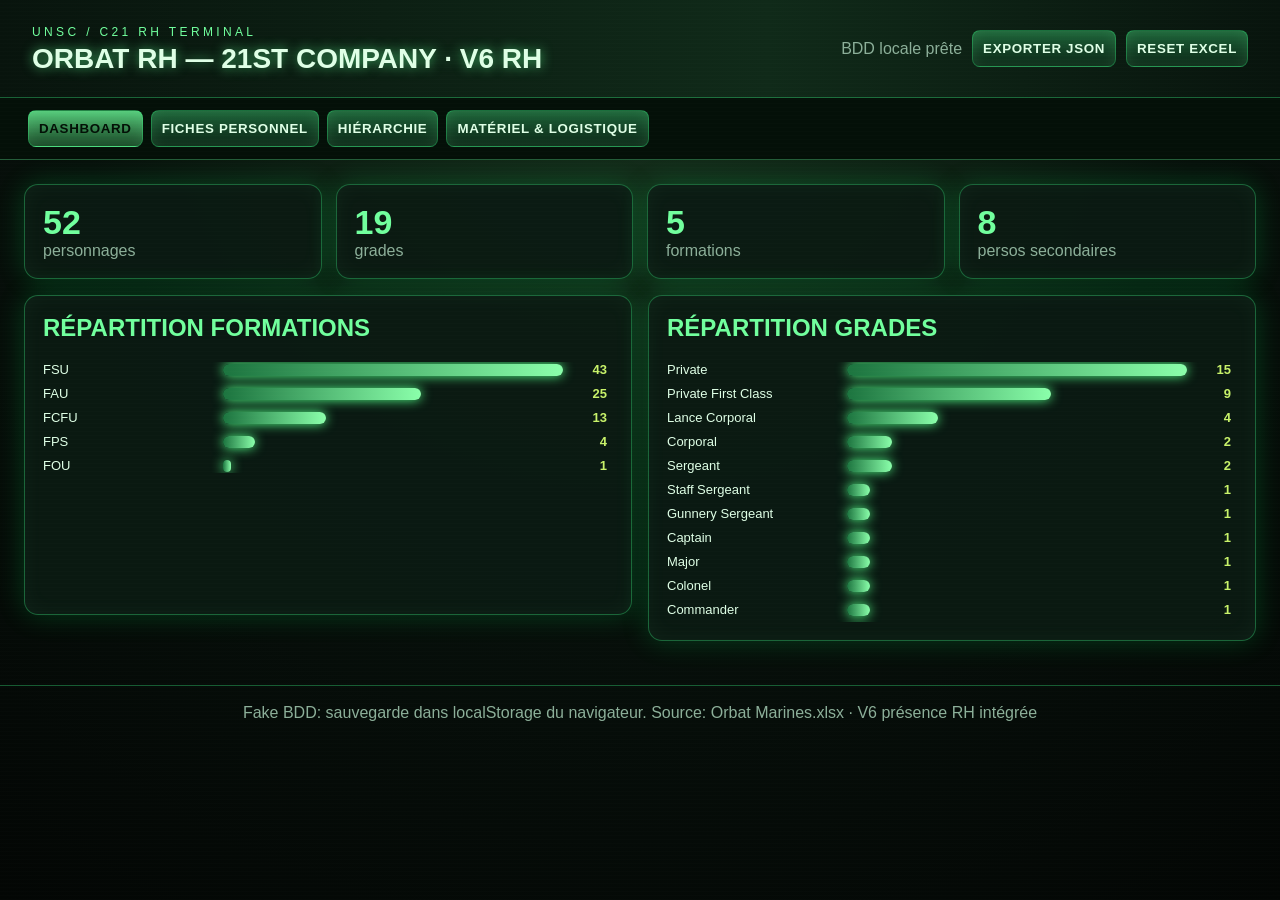
==== indexdef.html @ c573d98b "Add files via upload" ====
<!doctype html>
<html lang="fr">
<head>
  <meta charset="utf-8">
  <meta name="viewport" content="width=device-width,initial-scale=1">
  <title>C21 ORBAT RH</title>
  <link rel="stylesheet" href="style.css">
</head>
<body>
<div class="noise"></div>
<header class="topbar">
  <div>
    <span class="eyebrow">UNSC / C21 RH TERMINAL</span>
    <h1>ORBAT RH — 21st Company · V6 RH</h1>
  </div>
  <div class="status"><span id="saveState">BDD locale prête</span><button id="exportBtn">Exporter JSON</button><button id="resetBtn">Reset Excel</button></div>
</header>
<nav class="tabs">
  <button class="tab active" data-view="dashboard">Dashboard</button>
  <button class="tab" data-view="personnel">Fiches personnel</button>
  <button class="tab" data-view="hierarchie">Hiérarchie</button>
  <button class="tab" data-view="stocks">Matériel & Logistique</button>
</nav>
<main>
  <section id="dashboard" class="view active">
    <div class="grid kpis">
      <div class="card"><b id="kpiPersonnel">0</b><span>personnages</span></div>
      <div class="card"><b id="kpiGrades">0</b><span>grades</span></div>
      <div class="card"><b id="kpiFormations">0</b><span>formations</span></div>
      <div class="card"><b id="kpiSecondaires">0</b><span>persos secondaires</span></div>
    </div>
    <div class="dash-charts">
      <div class="panel compact"><h2>Répartition formations</h2><div id="formationBars" class="bars small"></div></div>
      <div class="panel compact"><h2>Répartition grades</h2><div id="gradeBars" class="bars small"></div></div>
    </div>
  </section>

  <section id="personnel" class="view">
    <div class="toolbar"><input id="search" placeholder="Recherche nom, grade, médaille, formation…"><select id="gradeFilter"><option value="">Tous les grades</option></select><select id="formationFilter"><option value="">Toutes formations</option></select><select id="presenceFilter"><option value="">Toute présence</option></select><button id="newBtn">+ Ajouter</button></div>
    <div class="layout">
      <div class="list" id="personList"></div>
      <form class="editor" id="editor">
        <h2>Fiche Personnel</h2>
        <input name="id" type="hidden">
        <label>Nom<input name="nom"></label>
        <label>Grade<select name="grade"></select></label>
        <label>OP<input name="op"></label>
        <label>Rôle / Affectation<input name="role"></label>
        <label>Spécialisation<select name="specialisation"><option value="">Aucune</option></select></label>
        <label>Présence<select name="presence"><option>Actif</option><option>Fantôme</option><option>Cryo</option></select></label>
        <div class="fieldblock"><span>Formations</span><div id="formationChecks" class="checks"></div></div>
        <div class="fieldblock"><span>Médailles / décorations</span><div id="medalChecks" class="checks medalchecks"></div></div>
        <label>Notes RH<textarea name="notes"></textarea></label>
        <div class="actions"><button type="submit">Sauvegarder</button><button type="button" id="deleteBtn">Supprimer</button></div>
      </form>
    </div>
  </section>

  <section id="hierarchie" class="view">
    <div class="panel"><h2>Arborescence hiérarchique</h2><p class="muted">Vue reconstruite depuis l’ORBAT extrait : unités en branches, personnel trié par niveau de grade quand identifiable.</p><div id="hierarchyTree" class="tree"></div></div>
  </section>

  <section id="stocks" class="view"><div class="stockgrid" id="stockGrid"></div></section>
</main>
<footer>Fake BDD: sauvegarde dans localStorage du navigateur. Source: Orbat Marines.xlsx · V6 présence RH intégrée</footer>
<script src="data.js"></script><script src="app.js"></script>
</body>
</html>
---- style.css ----
:root{--bg:#07100b;--panel:#0c1b13e8;--panel2:#11281b;--line:#3dff8b55;--green:#71ff9d;--green2:#1f8f4e;--text:#dfffe6;--muted:#8caf99;--danger:#ff6b6b;--gold:#c8f26a}*{box-sizing:border-box}body{margin:0;background:radial-gradient(circle at top,#17351f 0,#07100b 52%,#030604 100%);color:var(--text);font-family:Segoe UI,Arial,sans-serif;min-height:100vh}.noise{position:fixed;inset:0;pointer-events:none;background:repeating-linear-gradient(0deg,#ffffff06 0,#ffffff06 1px,transparent 1px,transparent 4px);mix-blend-mode:screen;opacity:.25}.topbar{display:flex;justify-content:space-between;gap:20px;align-items:center;padding:22px 32px;border-bottom:1px solid var(--line);background:linear-gradient(90deg,#08140d,#102a19 60%,#08140d);box-shadow:0 0 35px #1aff7333}.eyebrow{color:var(--green);letter-spacing:.28em;font-size:12px}h1{margin:.2rem 0 0;font-size:28px;text-transform:uppercase;text-shadow:0 0 12px #5cff91aa}button,select,input,textarea{background:#06120bcc;color:var(--text);border:1px solid var(--line);border-radius:8px;padding:10px;outline:none}button{cursor:pointer;text-transform:uppercase;font-weight:800;letter-spacing:.05em;background:linear-gradient(180deg,#1d6338,#0b2616);box-shadow:inset 0 0 14px #84ffaa22}button:hover{border-color:var(--green);filter:brightness(1.15)}.status{display:flex;align-items:center;gap:10px;color:var(--muted)}.tabs{display:flex;gap:8px;padding:12px 28px;background:#041008;border-bottom:1px solid #235c38}.tab.active{background:linear-gradient(180deg,#55c97a,#174323);color:#031006}main{padding:24px;max-width:1480px;margin:auto}.view{display:none}.view.active{display:block}.grid{display:grid;gap:14px}.kpis{grid-template-columns:repeat(4,minmax(130px,1fr));margin-bottom:16px}.card,.panel,.editor,.person{background:var(--panel);border:1px solid var(--line);border-radius:14px;box-shadow:0 0 28px #00ff6630, inset 0 0 22px #92ffbe0b}.card{padding:18px}.card b{font-size:34px;color:var(--green);display:block}.card span,.muted{color:var(--muted)}.dash-charts{display:grid;grid-template-columns:1fr 1fr;gap:16px;align-items:start}.panel{padding:18px}.panel.compact{min-height:320px}.panel h2,.editor h2{margin-top:0;color:var(--green);text-transform:uppercase}.bars{display:grid;gap:9px}.bars.small{font-size:13px;max-height:260px;overflow:auto;padding-right:6px}.bar{display:grid;grid-template-columns:170px 1fr 34px;gap:10px;align-items:center}.bar i{height:12px;background:linear-gradient(90deg,#1c743f,#8affaa);border-radius:999px;box-shadow:0 0 12px #52ff88}.bar b{color:var(--gold);text-align:right}.toolbar{display:flex;gap:10px;margin-bottom:16px}.toolbar input{flex:1}.layout{display:grid;grid-template-columns:420px 1fr;gap:16px}.list{display:grid;gap:10px;max-height:76vh;overflow:auto;padding-right:8px}.person{padding:14px;cursor:pointer;position:relative;border-left-width:8px}.person.selected{border-color:var(--green);background:#153b22}.presence-active{border-left-color:#74ff9d;box-shadow:0 0 24px #42ff7b33,inset 0 0 20px #74ff9d12}.presence-ghost{border-left-color:#d8f2dc88;opacity:.78;filter:saturate(.65);box-shadow:0 0 14px #d8f2dc18,inset 0 0 16px #d8f2dc0c}.presence-cryo{border-left-color:#7bd7ff;box-shadow:0 0 24px #69ceff33,inset 0 0 22px #69ceff18}.presenceBadge{position:absolute;right:10px;top:10px;font-size:10px;text-transform:uppercase;letter-spacing:.08em;border:1px solid #ffffff33;border-radius:999px;padding:3px 8px;color:#e9fff0;background:#00000055}.person h3{margin:0 0 6px;color:#f1fff4}.person p{margin:0 0 8px;color:var(--muted)}.tags{display:flex;gap:6px;flex-wrap:wrap}.tag{font-size:12px;border:1px solid #73ff9e66;color:#afffc4;border-radius:999px;padding:3px 8px;background:#0d2817}.tag.spec{border-color:#c8f26a88;color:#e2ff88}.editor{padding:18px;display:grid;gap:12px;align-content:start}.editor label,.fieldblock{display:grid;gap:6px;color:var(--muted);font-size:13px;text-transform:uppercase;letter-spacing:.04em}.editor input,.editor textarea,.editor select{width:100%;font-size:15px}.editor textarea{min-height:86px;resize:vertical}.checks{display:grid;grid-template-columns:repeat(auto-fit,minmax(110px,1fr));gap:8px;background:#06120bcc;border:1px solid var(--line);border-radius:10px;padding:10px}.medalchecks{grid-template-columns:repeat(auto-fit,minmax(190px,1fr));max-height:220px;overflow:auto}.check{display:flex!important;align-items:center;gap:8px;text-transform:none!important;color:var(--text)!important}.check input{width:auto}.actions{display:flex;gap:10px}.actions button:last-child{border-color:#ff6b6b88;background:linear-gradient(180deg,#652525,#260b0b)}select[multiple]{min-height:160px}.stockgrid{display:grid;grid-template-columns:repeat(auto-fit,minmax(360px,1fr));gap:16px}table{width:100%;border-collapse:collapse}th,td{border-bottom:1px solid #5fff9228;padding:7px;text-align:left}th{color:var(--green);font-size:12px;text-transform:uppercase}.tree{display:grid;gap:28px;padding:16px;overflow:auto}.branch{position:relative;text-align:center}.unit{display:inline-block;padding:12px 22px;border:1px solid var(--green);border-radius:12px;background:linear-gradient(180deg,#1d6338,#07150d);font-weight:900;text-transform:uppercase;box-shadow:0 0 20px #58ff8b66}.nodes{margin-top:26px;display:flex;justify-content:center;gap:14px;flex-wrap:wrap;position:relative}.nodes:before{content:"";position:absolute;top:-18px;left:8%;right:8%;height:1px;background:var(--line)}.node{min-width:190px;max-width:230px;padding:12px;border:1px solid #59ff8d66;border-radius:10px;background:#07150ee6;box-shadow:inset 0 0 18px #60ff8c12}.node strong{display:block;color:var(--green);font-size:12px;text-transform:uppercase}.node span{display:block;font-weight:800;margin:4px 0}.node em{display:block;color:var(--muted);font-size:12px;font-style:normal}.empty{color:var(--muted)}footer{padding:18px;text-align:center;color:var(--muted);border-top:1px solid var(--line);margin-top:20px}@media(max-width:900px){.topbar,.toolbar{flex-direction:column;align-items:stretch}.kpis,.dash-charts,.layout{grid-template-columns:1fr}.tabs{overflow:auto}.bar{grid-template-columns:120px 1fr 28px}}
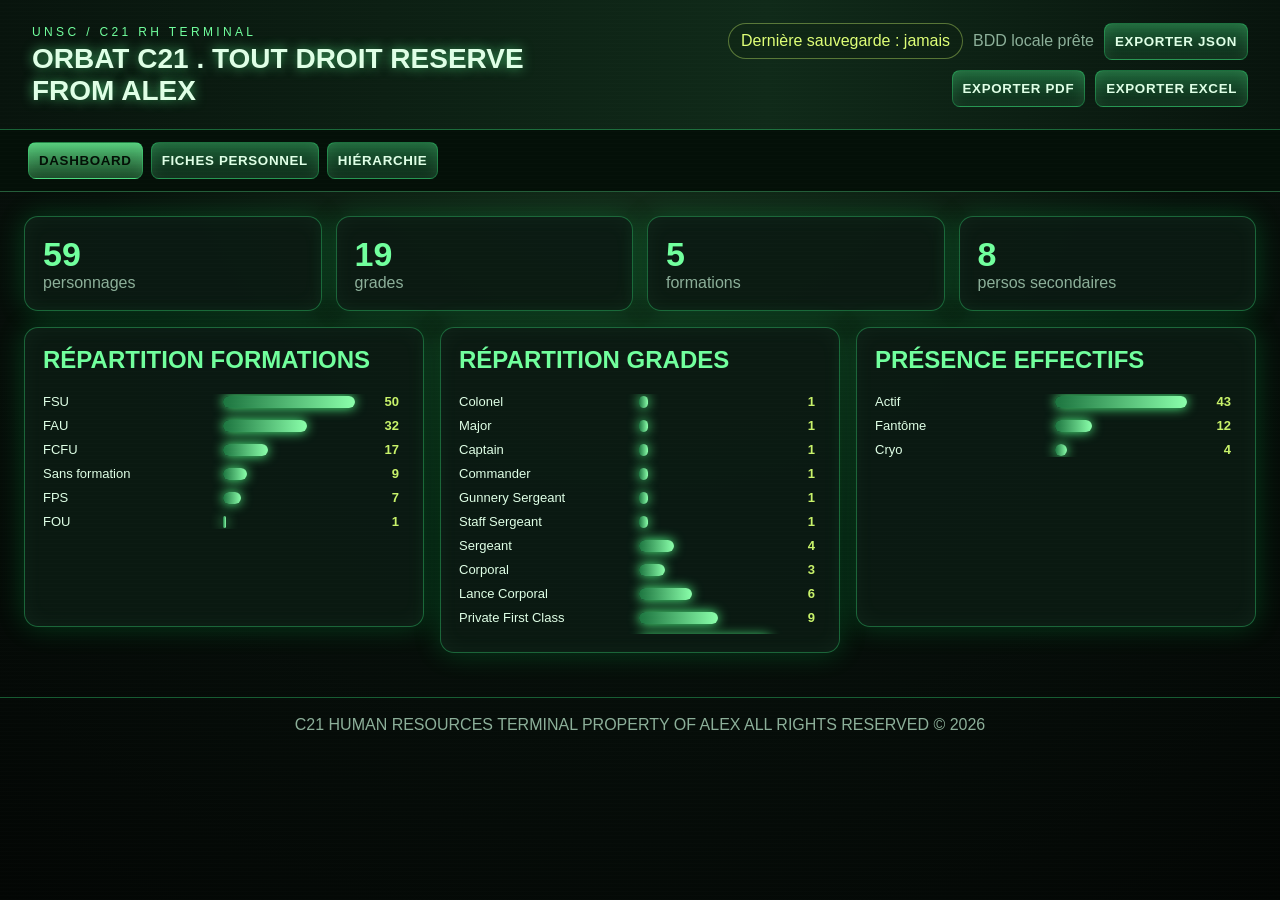
==== commit f2dace6f: "Add files via upload" ====
--- a/indexdef.html
+++ b/indexdef.html
@@ -11,15 +11,14 @@
 <header class="topbar">
   <div>
     <span class="eyebrow">UNSC / C21 RH TERMINAL</span>
-    <h1>ORBAT RH — 21st Company · V6 RH</h1>
+    <h1>ORBAT C21 . TOUT DROIT RESERVE FROM ALEX</h1>
   </div>
-  <div class="status"><span id="saveState">BDD locale prête</span><button id="exportBtn">Exporter JSON</button><button id="resetBtn">Reset Excel</button></div>
+  <div class="status"><span id="lastSave" class="last-save">Dernière sauvegarde : jamais</span><span id="saveState">BDD locale prête</span><button id="exportBtn">Exporter JSON</button><button id="exportPdfBtn">Exporter PDF</button><button id="exportExcelBtn">Exporter Excel</button></div>
 </header>
 <nav class="tabs">
   <button class="tab active" data-view="dashboard">Dashboard</button>
   <button class="tab" data-view="personnel">Fiches personnel</button>
   <button class="tab" data-view="hierarchie">Hiérarchie</button>
-  <button class="tab" data-view="stocks">Matériel & Logistique</button>
 </nav>
 <main>
   <section id="dashboard" class="view active">
@@ -29,9 +28,10 @@
       <div class="card"><b id="kpiFormations">0</b><span>formations</span></div>
       <div class="card"><b id="kpiSecondaires">0</b><span>persos secondaires</span></div>
     </div>
-    <div class="dash-charts">
+    <div class="dash-charts triple">
       <div class="panel compact"><h2>Répartition formations</h2><div id="formationBars" class="bars small"></div></div>
       <div class="panel compact"><h2>Répartition grades</h2><div id="gradeBars" class="bars small"></div></div>
+      <div class="panel compact"><h2>Présence effectifs</h2><div id="presenceBars" class="bars small"></div></div>
     </div>
   </section>
 
@@ -44,8 +44,8 @@
         <input name="id" type="hidden">
         <label>Nom<input name="nom"></label>
         <label>Grade<select name="grade"></select></label>
-        <label>OP<input name="op"></label>
-        <label>Rôle / Affectation<input name="role"></label>
+        <label>Nombre d'OP<input name="op" type="number" min="0" step="1" value="0"></label>
+        <label>Rôle / Affectation<select name="role"><option>UNICOM</option><option>NAVCOM</option></select></label>
         <label>Spécialisation<select name="specialisation"><option value="">Aucune</option></select></label>
         <label>Présence<select name="presence"><option>Actif</option><option>Fantôme</option><option>Cryo</option></select></label>
         <div class="fieldblock"><span>Formations</span><div id="formationChecks" class="checks"></div></div>
@@ -60,9 +60,10 @@
     <div class="panel"><h2>Arborescence hiérarchique</h2><p class="muted">Vue reconstruite depuis l’ORBAT extrait : unités en branches, personnel trié par niveau de grade quand identifiable.</p><div id="hierarchyTree" class="tree"></div></div>
   </section>
 
-  <section id="stocks" class="view"><div class="stockgrid" id="stockGrid"></div></section>
 </main>
-<footer>Fake BDD: sauvegarde dans localStorage du navigateur. Source: Orbat Marines.xlsx · V6 présence RH intégrée</footer>
+<footer>C21 HUMAN RESOURCES TERMINAL
+PROPERTY OF ALEX
+ALL RIGHTS RESERVED © 2026</footer>
 <script src="data.js"></script><script src="app.js"></script>
 </body>
 </html>
--- a/style.css
+++ b/style.css
@@ -1 +1,4 @@
 :root{--bg:#07100b;--panel:#0c1b13e8;--panel2:#11281b;--line:#3dff8b55;--green:#71ff9d;--green2:#1f8f4e;--text:#dfffe6;--muted:#8caf99;--danger:#ff6b6b;--gold:#c8f26a}*{box-sizing:border-box}body{margin:0;background:radial-gradient(circle at top,#17351f 0,#07100b 52%,#030604 100%);color:var(--text);font-family:Segoe UI,Arial,sans-serif;min-height:100vh}.noise{position:fixed;inset:0;pointer-events:none;background:repeating-linear-gradient(0deg,#ffffff06 0,#ffffff06 1px,transparent 1px,transparent 4px);mix-blend-mode:screen;opacity:.25}.topbar{display:flex;justify-content:space-between;gap:20px;align-items:center;padding:22px 32px;border-bottom:1px solid var(--line);background:linear-gradient(90deg,#08140d,#102a19 60%,#08140d);box-shadow:0 0 35px #1aff7333}.eyebrow{color:var(--green);letter-spacing:.28em;font-size:12px}h1{margin:.2rem 0 0;font-size:28px;text-transform:uppercase;text-shadow:0 0 12px #5cff91aa}button,select,input,textarea{background:#06120bcc;color:var(--text);border:1px solid var(--line);border-radius:8px;padding:10px;outline:none}button{cursor:pointer;text-transform:uppercase;font-weight:800;letter-spacing:.05em;background:linear-gradient(180deg,#1d6338,#0b2616);box-shadow:inset 0 0 14px #84ffaa22}button:hover{border-color:var(--green);filter:brightness(1.15)}.status{display:flex;align-items:center;gap:10px;color:var(--muted)}.tabs{display:flex;gap:8px;padding:12px 28px;background:#041008;border-bottom:1px solid #235c38}.tab.active{background:linear-gradient(180deg,#55c97a,#174323);color:#031006}main{padding:24px;max-width:1480px;margin:auto}.view{display:none}.view.active{display:block}.grid{display:grid;gap:14px}.kpis{grid-template-columns:repeat(4,minmax(130px,1fr));margin-bottom:16px}.card,.panel,.editor,.person{background:var(--panel);border:1px solid var(--line);border-radius:14px;box-shadow:0 0 28px #00ff6630, inset 0 0 22px #92ffbe0b}.card{padding:18px}.card b{font-size:34px;color:var(--green);display:block}.card span,.muted{color:var(--muted)}.dash-charts{display:grid;grid-template-columns:1fr 1fr;gap:16px;align-items:start}.panel{padding:18px}.panel.compact{min-height:320px}.panel h2,.editor h2{margin-top:0;color:var(--green);text-transform:uppercase}.bars{display:grid;gap:9px}.bars.small{font-size:13px;max-height:260px;overflow:auto;padding-right:6px}.bar{display:grid;grid-template-columns:170px 1fr 34px;gap:10px;align-items:center}.bar i{height:12px;background:linear-gradient(90deg,#1c743f,#8affaa);border-radius:999px;box-shadow:0 0 12px #52ff88}.bar b{color:var(--gold);text-align:right}.toolbar{display:flex;gap:10px;margin-bottom:16px}.toolbar input{flex:1}.layout{display:grid;grid-template-columns:420px 1fr;gap:16px}.list{display:grid;gap:10px;max-height:76vh;overflow:auto;padding-right:8px}.person{padding:14px;cursor:pointer;position:relative;border-left-width:8px}.person.selected{border-color:var(--green);background:#153b22}.presence-active{border-left-color:#74ff9d;box-shadow:0 0 24px #42ff7b33,inset 0 0 20px #74ff9d12}.presence-ghost{border-left-color:#d8f2dc88;opacity:.78;filter:saturate(.65);box-shadow:0 0 14px #d8f2dc18,inset 0 0 16px #d8f2dc0c}.presence-cryo{border-left-color:#7bd7ff;box-shadow:0 0 24px #69ceff33,inset 0 0 22px #69ceff18}.presenceBadge{position:absolute;right:10px;top:10px;font-size:10px;text-transform:uppercase;letter-spacing:.08em;border:1px solid #ffffff33;border-radius:999px;padding:3px 8px;color:#e9fff0;background:#00000055}.person h3{margin:0 0 6px;color:#f1fff4}.person p{margin:0 0 8px;color:var(--muted)}.tags{display:flex;gap:6px;flex-wrap:wrap}.tag{font-size:12px;border:1px solid #73ff9e66;color:#afffc4;border-radius:999px;padding:3px 8px;background:#0d2817}.tag.spec{border-color:#c8f26a88;color:#e2ff88}.editor{padding:18px;display:grid;gap:12px;align-content:start}.editor label,.fieldblock{display:grid;gap:6px;color:var(--muted);font-size:13px;text-transform:uppercase;letter-spacing:.04em}.editor input,.editor textarea,.editor select{width:100%;font-size:15px}.editor textarea{min-height:86px;resize:vertical}.checks{display:grid;grid-template-columns:repeat(auto-fit,minmax(110px,1fr));gap:8px;background:#06120bcc;border:1px solid var(--line);border-radius:10px;padding:10px}.medalchecks{grid-template-columns:repeat(auto-fit,minmax(190px,1fr));max-height:220px;overflow:auto}.check{display:flex!important;align-items:center;gap:8px;text-transform:none!important;color:var(--text)!important}.check input{width:auto}.actions{display:flex;gap:10px}.actions button:last-child{border-color:#ff6b6b88;background:linear-gradient(180deg,#652525,#260b0b)}select[multiple]{min-height:160px}.stockgrid{display:grid;grid-template-columns:repeat(auto-fit,minmax(360px,1fr));gap:16px}table{width:100%;border-collapse:collapse}th,td{border-bottom:1px solid #5fff9228;padding:7px;text-align:left}th{color:var(--green);font-size:12px;text-transform:uppercase}.tree{display:grid;gap:28px;padding:16px;overflow:auto}.branch{position:relative;text-align:center}.unit{display:inline-block;padding:12px 22px;border:1px solid var(--green);border-radius:12px;background:linear-gradient(180deg,#1d6338,#07150d);font-weight:900;text-transform:uppercase;box-shadow:0 0 20px #58ff8b66}.nodes{margin-top:26px;display:flex;justify-content:center;gap:14px;flex-wrap:wrap;position:relative}.nodes:before{content:"";position:absolute;top:-18px;left:8%;right:8%;height:1px;background:var(--line)}.node{min-width:190px;max-width:230px;padding:12px;border:1px solid #59ff8d66;border-radius:10px;background:#07150ee6;box-shadow:inset 0 0 18px #60ff8c12}.node strong{display:block;color:var(--green);font-size:12px;text-transform:uppercase}.node span{display:block;font-weight:800;margin:4px 0}.node em{display:block;color:var(--muted);font-size:12px;font-style:normal}.empty{color:var(--muted)}footer{padding:18px;text-align:center;color:var(--muted);border-top:1px solid var(--line);margin-top:20px}@media(max-width:900px){.topbar,.toolbar{flex-direction:column;align-items:stretch}.kpis,.dash-charts,.layout{grid-template-columns:1fr}.tabs{overflow:auto}.bar{grid-template-columns:120px 1fr 28px}}
+
+/* V10 RH demand fixes */
+.status{flex-wrap:wrap;justify-content:flex-end}.last-save{border:1px solid #c8f26a66;border-radius:999px;padding:8px 12px;color:#dfff77;background:#111f0822}.dash-charts.triple{grid-template-columns:1fr 1fr 1fr}.person.presence-active{border-left-color:#65ff91;box-shadow:0 0 24px #42ff7b33,inset 0 0 20px #74ff9d12}.person.presence-ghost{border-left-color:#ff7bdc;opacity:1;filter:none;box-shadow:0 0 22px #ff7bdc33,inset 0 0 18px #ff7bdc12}.person.presence-cryo{border-left-color:#62cfff;box-shadow:0 0 24px #69ceff33,inset 0 0 22px #69ceff18}.person.selected{border-color:#ff9f3d!important;background:#3b2412!important;box-shadow:0 0 28px #ff9f3d77,inset 0 0 24px #ff9f3d22!important}.person.selected .presenceBadge{border-color:#ffbd76;color:#ffd4a3}.bar span{overflow:hidden;text-overflow:ellipsis;white-space:nowrap}.panel.compact{min-height:300px}.bars.small{max-height:240px}@media(max-width:1100px){.dash-charts.triple{grid-template-columns:1fr}.status{justify-content:flex-start}}
